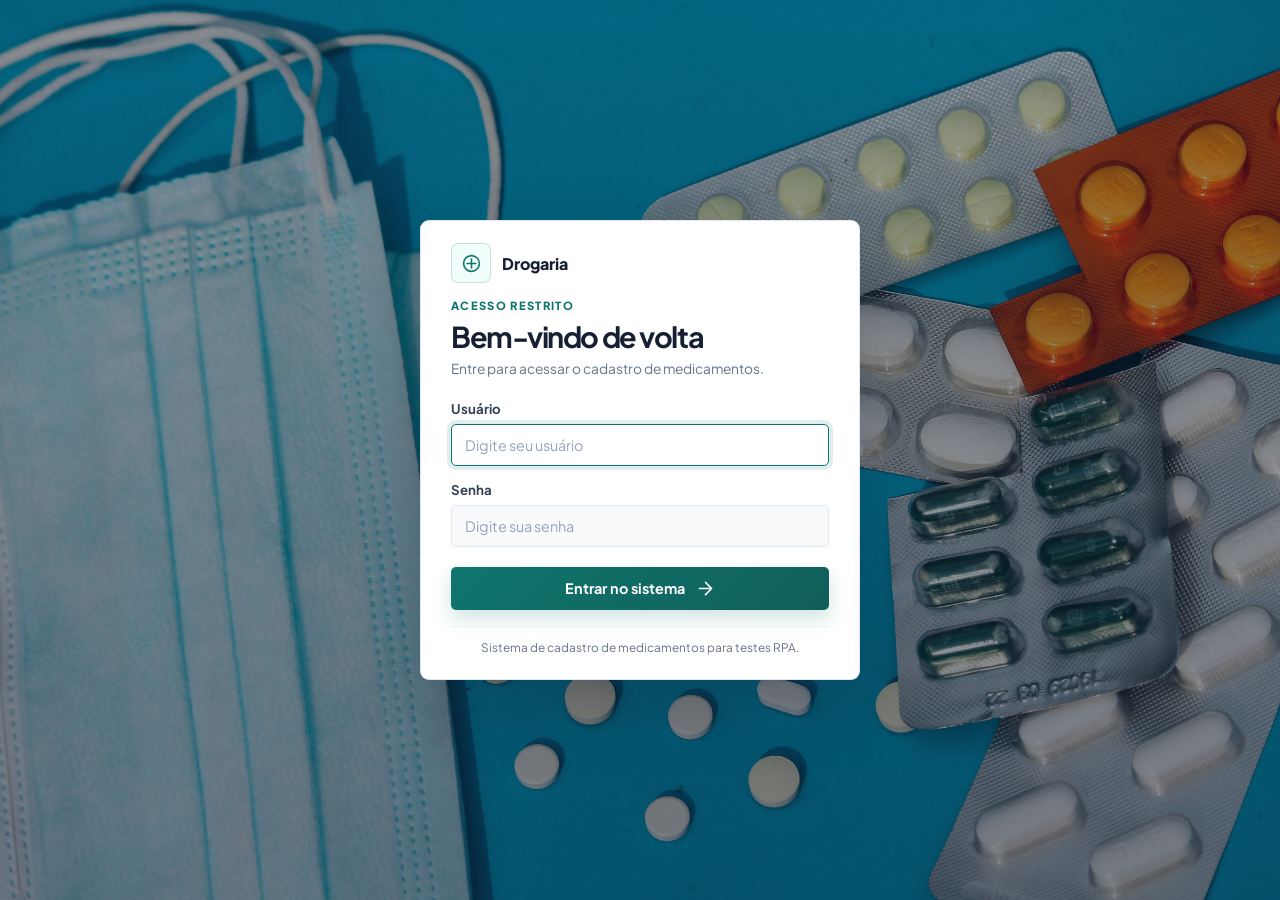
==== templates/index.html @ 65fd8163 "Initial release of product registration demo Co-authored-by: Copilot <223556219+Copilot@users.norepl" ====
<!DOCTYPE html>
<html lang="pt-BR">
<head>
  <meta charset="UTF-8">
  <meta name="viewport" content="width=device-width, initial-scale=1.0">
  <meta name="description" content="Cadastro e consulta de medicamentos para testes de automação RPA.">
  <meta name="theme-color" content="#eff6ff">
  <title>Cadastro de Medicamentos | Drogaria RPA</title>
  <link rel="preconnect" href="https://fonts.googleapis.com">
  <link rel="preconnect" href="https://fonts.gstatic.com" crossorigin>
  <link href="https://fonts.googleapis.com/css2?family=Plus+Jakarta+Sans:wght@400;500;600;700;800&family=JetBrains+Mono:wght@400;500&display=swap" rel="stylesheet">
  <link rel="stylesheet" href="../css/style.css?v=6">
  <script src="../js/app.js" defer></script>
</head>
<body>
  <div class="app-shell">
    <header class="app-header">
      <a class="brand" href="index.html" aria-label="Cadastro de Medicamentos">
        <span class="brand-icon" aria-hidden="true">
          <svg viewBox="0 0 24 24">
            <g transform="rotate(-45 12 12)">
              <rect x="7" y="3" width="10" height="18" rx="5"></rect>
              <path d="M7 12h10"></path>
            </g>
          </svg>
        </span>
        <span>
          <strong>Drogaria RPA</strong>
          <small>Cadastro de medicamentos</small>
        </span>
      </a>
      <div class="header-actions">
        <div class="header-meta">
          <span class="status-dot" aria-hidden="true"></span>
          <span>Ambiente de testes RPA</span>
        </div>
        <button class="logout-button" id="logoutButton" type="button" aria-label="Sair" title="Sair">
          <svg viewBox="0 0 24 24" aria-hidden="true">
            <path d="M10 17l5-5-5-5M15 12H3"></path>
            <path d="M12 3h6a2 2 0 0 1 2 2v14a2 2 0 0 1-2 2h-6"></path>
          </svg>
        </button>
      </div>
    </header>

    <main>

      <div class="content-grid">
        <section class="panel form-panel" aria-labelledby="formTitle">
          <div class="panel-heading">
            <div>
              <p class="section-kicker">NOVO REGISTRO</p>
              <h2 id="formTitle">Dados do medicamento</h2>
            </div>
          </div>

          <form id="productForm">
            <div class="form-grid">
              <div class="field">
                <label for="productCode">Código interno *</label>
                <input id="productCode" name="productCode" type="text" placeholder="Ex.: MED-0001" maxlength="30" required>
              </div>
              <div class="field">
                <label for="productName">Nome do medicamento *</label>
                <input id="productName" name="productName" type="text" placeholder="Ex.: Paracetamol" maxlength="100" required>
              </div>
              <div class="field">
                <label for="activeIngredient">Princípio ativo *</label>
                <input id="activeIngredient" name="activeIngredient" type="text" placeholder="Ex.: Paracetamol" maxlength="100" required>
              </div>
              <div class="field">
                <label for="category">Categoria *</label>
                <select id="category" name="category" required>
                  <option value="" selected disabled>Selecione</option>
                  <option value="Referência">Referência</option>
                  <option value="Genérico">Genérico</option>
                  <option value="Similar">Similar</option>
                  <option value="MIP">MIP (isento de prescrição)</option>
                  <option value="Controlado">Controlado</option>
                  <option value="Outro">Outro</option>
                </select>
              </div>
              <div class="field">
                <label for="dosageForm">Forma farmacêutica *</label>
                <select id="dosageForm" name="dosageForm" required>
                  <option value="" selected disabled>Selecione</option>
                  <option value="Comprimido">Comprimido</option>
                  <option value="Cápsula">Cápsula</option>
                  <option value="Solução oral">Solução oral</option>
                  <option value="Suspensão oral">Suspensão oral</option>
                  <option value="Xarope">Xarope</option>
                  <option value="Creme">Creme</option>
                  <option value="Pomada">Pomada</option>
                  <option value="Gotas">Gotas</option>
                  <option value="Injetável">Injetável</option>
                  <option value="Outro">Outro</option>
                </select>
              </div>
              <div class="field">
                <label for="strength">Concentração</label>
                <input id="strength" name="strength" type="text" placeholder="Ex.: 500 mg" maxlength="40">
              </div>
              <div class="field">
                <label for="manufacturer">Laboratório / fabricante</label>
                <input id="manufacturer" name="manufacturer" type="text" placeholder="Nome do fabricante" maxlength="100">
              </div>
              <div class="field">
                <label for="barcode">Código de barras (EAN)</label>
                <input id="barcode" name="barcode" type="text" inputmode="numeric" placeholder="Somente números" maxlength="14">
              </div>
              <div class="field">
                <label for="batch">Lote</label>
                <input id="batch" name="batch" type="text" placeholder="Número do lote" maxlength="40">
              </div>
              <div class="field">
                <label for="expirationDate">Validade *</label>
                <input id="expirationDate" name="expirationDate" type="date" required>
              </div>
              <div class="field">
                <label for="stock">Estoque (unidades) *</label>
                <input id="stock" name="stock" type="number" min="0" step="1" placeholder="0" required>
              </div>
              <div class="field">
                <label for="price">Preço de venda (R$) *</label>
                <input id="price" name="price" type="number" min="0" step="0.01" placeholder="0,00" required>
              </div>
            </div>

            <div class="form-actions">
              <button class="button button-primary" type="submit">
                <svg viewBox="0 0 24 24" aria-hidden="true">
                  <path d="M12 5v14M5 12h14"></path>
                </svg>
                Cadastrar medicamento
              </button>
              <button class="button button-secondary" id="clearFormButton" type="reset">Limpar campos</button>
            </div>
          </form>
          <p id="feedback" class="feedback" role="status" aria-live="polite"></p>
        </section>

        <section class="panel inventory-panel" aria-labelledby="inventoryTitle">
          <div class="panel-heading inventory-heading">
            <div>
              <p class="section-kicker">INVENTÁRIO</p>
              <h2 id="inventoryTitle">Produtos cadastrados</h2>
            </div>
            <div class="inventory-tools">
              <label class="search-box" for="productSearch">
                <svg viewBox="0 0 24 24" aria-hidden="true">
                  <circle cx="11" cy="11" r="7"></circle>
                  <path d="m20 20-4-4"></path>
                </svg>
                <input id="productSearch" type="search" placeholder="Buscar medicamento..." autocomplete="off">
              </label>
              <div class="total-card" aria-live="polite">
                <span>Produtos cadastrados</span>
                <strong id="productCount">0</strong>
              </div>
            </div>
          </div>

          <div class="table-container">
            <table class="product-table">
              <thead>
                <tr>
                  <th scope="col">Código</th>
                  <th scope="col">Medicamento</th>
                  <th scope="col">Categoria</th>
                  <th scope="col">Apresentação</th>
                  <th scope="col">Lote / validade</th>
                  <th scope="col">Estoque</th>
                  <th scope="col">Preço</th>
                  <th scope="col"><span class="sr-only">Ações</span></th>
                </tr>
              </thead>
              <tbody id="productTableBody"></tbody>
            </table>
            <div id="emptyState" class="empty-state">
              <span class="empty-icon" aria-hidden="true">
                <svg viewBox="0 0 24 24">
                  <path d="M10.5 3.5a5 5 0 0 1 7.07 7.07l-7 7.01a5 5 0 0 1-7.08-7.08l7.01-7Z"></path>
                  <path d="m7 14 7-7"></path>
                </svg>
              </span>
              <h3 id="emptyTitle">Nenhum medicamento cadastrado</h3>
              <p id="emptyDescription">Os produtos cadastrados aparecerão aqui.</p>
            </div>
          </div>
          <div class="inventory-footer">
            <span id="resultCount">0 produtos</span>
            <button class="text-button" id="clearInventoryButton" type="button">Limpar inventário</button>
          </div>
        </section>
      </div>
    </main>
    <footer class="page-footer">Cadastro de medicamentos para testes de automação RPA.</footer>
  </div>
</body>
</html>
---- css/style.css ----
:root {
  color-scheme: light;
  --page: #f3f6fb;
  --surface: #ffffff;
  --surface-soft: #f8fafc;
  --border: #e2e8f0;
  --text: #172033;
  --muted: #64748b;
  --blue: #2563eb;
  --blue-dark: #1d4ed8;
  --blue-soft: #eff6ff;
  --green: #15803d;
  --red: #b91c1c;
  --radius: 8px;
  font-family: 'Plus Jakarta Sans', system-ui, -apple-system, sans-serif;
}

* {
  box-sizing: border-box;
}

body {
  min-width: 320px;
  min-height: 100vh;
  margin: 0;
  background: var(--page);
  color: var(--text);
}

button,
input,
select {
  font: inherit;
}

button {
  cursor: pointer;
}

.app-shell {
  width: min(1600px, 100%);
  margin: 0 auto;
  padding: 4px 6px 12px;
}

.app-header {
  display: flex;
  align-items: center;
  justify-content: space-between;
  gap: 20px;
  margin-bottom: 10px;
  padding: 16px 20px;
  border: 1px solid #dbeafe;
  border-radius: var(--radius);
  background: linear-gradient(110deg, #1d4ed8, #2563eb 65%, #0e7490);
  box-shadow: 0 8px 22px rgba(37, 99, 235, 0.16);
  color: #fff;
}

.brand {
  display: inline-flex;
  align-items: center;
  gap: 12px;
  color: inherit;
  text-decoration: none;
}

.brand-icon {
  display: grid;
  width: 44px;
  height: 44px;
  place-items: center;
  border: 1px solid rgba(255, 255, 255, 0.34);
  border-radius: 7px;
  background: rgba(255, 255, 255, 0.14);
}

.brand-icon svg,
.button svg,
.search-box svg,
.empty-icon svg {
  width: 21px;
  height: 21px;
  fill: none;
  stroke: currentColor;
  stroke-linecap: round;
  stroke-linejoin: round;
  stroke-width: 1.8;
}

.brand strong,
.brand small {
  display: block;
}

.brand strong {
  font-size: 1rem;
  font-weight: 800;
}

.brand small {
  margin-top: 2px;
  color: rgba(255, 255, 255, 0.78);
  font-size: 0.77rem;
}

.header-meta {
  display: inline-flex;
  align-items: center;
  gap: 9px;
  padding: 8px 12px;
  border: 1px solid rgba(255, 255, 255, 0.3);
  border-radius: 6px;
  background: rgba(255, 255, 255, 0.12);
  color: #fff;
  font-size: 0.8rem;
  font-weight: 600;
}

.header-actions {
  display: inline-flex;
  align-items: center;
  gap: 10px;
}

.logout-button {
  display: grid;
  width: 40px;
  height: 40px;
  flex: 0 0 auto;
  place-items: center;
  border: 1px solid rgba(255, 255, 255, 0.3);
  border-radius: 6px;
  color: #fff;
  background: rgba(255, 255, 255, 0.12);
  transition: background 0.15s ease, transform 0.15s ease;
}

.logout-button:hover {
  transform: translateY(-1px);
  background: rgba(255, 255, 255, 0.22);
}

.logout-button:focus-visible {
  outline: 3px solid rgba(255, 255, 255, 0.55);
  outline-offset: 3px;
}

.logout-button svg {
  width: 20px;
  height: 20px;
  fill: none;
  stroke: currentColor;
  stroke-linecap: round;
  stroke-linejoin: round;
  stroke-width: 1.8;
}

.status-dot {
  width: 8px;
  height: 8px;
  border-radius: 50%;
  background: #bfdbfe;
}

.page-intro {
  display: flex;
  align-items: flex-end;
  justify-content: space-between;
  gap: 20px;
  margin-bottom: 12px;
}

.eyebrow,
.section-kicker {
  margin: 0 0 6px;
  color: var(--blue);
  font-size: 0.68rem;
  font-weight: 800;
  letter-spacing: 0.11em;
}

.page-intro h1 {
  margin: 0;
  font-size: clamp(1.7rem, 3vw, 2.1rem);
  letter-spacing: -0.045em;
}

.intro-text {
  margin: 6px 0 0;
  color: var(--muted);
  font-size: 0.9rem;
}

.total-card {
  display: grid;
  gap: 3px;
  min-width: 155px;
  padding: 10px 14px;
  border: 1px solid var(--border);
  border-radius: var(--radius);
  background: var(--surface);
}

.total-card span {
  color: var(--muted);
  font-size: 0.72rem;
}

.total-card strong {
  color: var(--blue);
  font-size: 1.35rem;
  line-height: 1.1;
}

.content-grid {
  display: grid;
  grid-template-columns: minmax(330px, 0.82fr) minmax(0, 1.7fr);
  align-items: start;
  gap: 18px;
}

.panel {
  min-width: 0;
  padding: 20px;
  border: 1px solid var(--border);
  border-radius: var(--radius);
  background: var(--surface);
  box-shadow: 0 8px 24px rgba(15, 23, 42, 0.05);
}

.panel-heading {
  display: flex;
  align-items: center;
  justify-content: space-between;
  gap: 14px;
  margin-bottom: 18px;
  padding-bottom: 13px;
  border-bottom: 1px solid var(--border);
}

.panel-heading h2 {
  margin: 0;
  font-size: 1.03rem;
  letter-spacing: -0.02em;
}

.section-kicker {
  margin-bottom: 4px;
  font-size: 0.62rem;
}

.form-grid {
  display: grid;
  grid-template-columns: repeat(2, minmax(0, 1fr));
  gap: 13px 12px;
}

.field {
  display: grid;
  align-content: start;
  gap: 6px;
  min-width: 0;
}

.field label {
  color: #334155;
  font-size: 0.76rem;
  font-weight: 700;
}

.field input,
.field select,
.search-box input {
  width: 100%;
  min-width: 0;
  height: 40px;
  padding: 0 11px;
  border: 1px solid #d8e1ee;
  border-radius: 5px;
  outline: none;
  background: var(--surface-soft);
  color: var(--text);
  font-size: 0.8rem;
  transition: border-color 0.16s ease, box-shadow 0.16s ease, background 0.16s ease;
}

.field input::placeholder,
.search-box input::placeholder {
  color: #94a3b8;
}

.field input:focus,
.field select:focus,
.search-box input:focus {
  border-color: var(--blue);
  background: #fff;
  box-shadow: 0 0 0 3px rgba(37, 99, 235, 0.12);
}

.field input[type="date"] {
  padding-right: 7px;
}

.form-actions {
  display: grid;
  grid-template-columns: minmax(0, 1.35fr) minmax(120px, 0.8fr);
  gap: 9px;
  margin-top: 17px;
}

.button {
  display: inline-flex;
  min-height: 42px;
  align-items: center;
  justify-content: center;
  gap: 8px;
  padding: 9px 13px;
  border: 1px solid transparent;
  border-radius: 5px;
  font-size: 0.8rem;
  font-weight: 700;
  transition: background 0.16s ease, border-color 0.16s ease, transform 0.16s ease;
}

.button:active {
  transform: translateY(1px);
}

.button svg {
  width: 17px;
  height: 17px;
}

.button-primary {
  background: linear-gradient(120deg, var(--blue), var(--blue-dark));
  box-shadow: 0 5px 12px rgba(37, 99, 235, 0.17);
  color: #fff;
}

.button-primary:hover {
  background: #1e40af;
}

.button-secondary {
  border-color: var(--border);
  background: var(--surface);
  color: #475569;
}

.button-secondary:hover {
  border-color: #93c5fd;
  background: var(--blue-soft);
  color: var(--blue-dark);
}

.feedback {
  display: none;
  margin: 12px 0 0;
  padding: 10px 12px;
  border: 1px solid transparent;
  border-radius: 5px;
  font-size: 0.78rem;
  line-height: 1.45;
}

.feedback.show {
  display: block;
}

.feedback.success {
  border-color: #bfdbfe;
  background: #eff6ff;
  color: #1e40af;
}

.feedback.error {
  border-color: #fecaca;
  background: #fef2f2;
  color: #b91c1c;
}

.inventory-panel {
  padding-bottom: 12px;
}

.inventory-heading {
  flex-wrap: wrap;
}

.inventory-tools {
  display: flex;
  flex: 1 1 100%;
  align-items: center;
  justify-content: flex-end;
  gap: 10px;
  min-width: 0;
  width: 100%;
}

.inventory-tools .total-card {
  display: flex;
  min-width: 0;
  align-items: center;
  gap: 9px;
  padding: 8px 11px;
  white-space: nowrap;
}

.inventory-tools .total-card span {
  font-size: 0.72rem;
}

.inventory-tools .total-card strong {
  font-size: 1.15rem;
}

.search-box {
  display: flex;
  width: min(100%, 270px);
  flex: 1 1 190px;
  align-items: center;
  gap: 8px;
  padding: 0 10px;
  border: 1px solid var(--border);
  border-radius: 5px;
  background: var(--surface-soft);
  color: var(--muted);
}

.search-box svg {
  width: 17px;
  height: 17px;
  flex: 0 0 auto;
}

.search-box input {
  height: 38px;
  padding: 0;
  border: 0;
  background: transparent;
  box-shadow: none;
}

.search-box input:focus {
  border: 0;
  background: transparent;
  box-shadow: none;
}

.table-container {
  position: relative;
  min-height: 420px;
  max-height: 560px;
  overflow: auto;
  border: 1px solid var(--border);
  border-radius: 5px;
  background: var(--surface-soft);
}

.table-container::-webkit-scrollbar {
  width: 8px;
  height: 8px;
}

.table-container::-webkit-scrollbar-thumb {
  border: 2px solid var(--surface-soft);
  border-radius: 8px;
  background: #cbd5e1;
}

.product-table {
  width: 100%;
  border-collapse: separate;
  border-spacing: 0;
  font-size: 0.76rem;
  text-align: left;
}

.product-table th {
  position: sticky;
  top: 0;
  z-index: 1;
  padding: 11px 12px;
  border-bottom: 1px solid var(--border);
  background: #f1f5f9;
  color: #475569;
  font-size: 0.7rem;
  font-weight: 700;
  white-space: nowrap;
}

.product-table td {
  padding: 11px 12px;
  border-bottom: 1px solid #e8edf4;
  color: #334155;
  vertical-align: middle;
  white-space: nowrap;
}

.product-table tbody tr:last-child td {
  border-bottom: 0;
}

.product-table tbody tr:hover {
  background: #f8fbff;
}

.product-name {
  display: block;
  max-width: 230px;
  overflow: hidden;
  color: var(--text);
  font-weight: 700;
  text-overflow: ellipsis;
}

.product-detail {
  display: block;
  max-width: 230px;
  margin-top: 3px;
  overflow: hidden;
  color: var(--muted);
  font-size: 0.69rem;
  text-overflow: ellipsis;
}

.code-cell {
  color: #334155;
  font-family: 'JetBrains Mono', monospace;
  font-size: 0.7rem;
}

.category-tag,
.stock-tag,
.expiry-tag {
  display: inline-flex;
  align-items: center;
  padding: 4px 7px;
  border: 1px solid #bfdbfe;
  border-radius: 4px;
  background: #eff6ff;
  color: #1d4ed8;
  font-size: 0.66rem;
  font-weight: 700;
}

.stock-tag.low {
  border-color: #fed7aa;
  background: #fff7ed;
  color: #c2410c;
}

.expiry-tag.expired {
  border-color: #fecaca;
  background: #fef2f2;
  color: #b91c1c;
}

.expiry-tag.soon {
  border-color: #fde68a;
  background: #fffbeb;
  color: #a16207;
}

.delete-button {
  display: grid;
  width: 30px;
  height: 30px;
  place-items: center;
  border: 1px solid transparent;
  border-radius: 5px;
  background: transparent;
  color: #64748b;
}

.delete-button:hover {
  border-color: #fecaca;
  background: #fef2f2;
  color: var(--red);
}

.delete-button svg {
  width: 16px;
  height: 16px;
  fill: none;
  stroke: currentColor;
  stroke-linecap: round;
  stroke-linejoin: round;
  stroke-width: 1.8;
}

.empty-state {
  position: absolute;
  inset: 44px 0 0;
  display: flex;
  flex-direction: column;
  align-items: center;
  justify-content: center;
  padding: 22px;
  color: var(--muted);
  text-align: center;
}

.empty-state[hidden] {
  display: none;
}

.empty-icon {
  display: grid;
  width: 50px;
  height: 50px;
  place-items: center;
  margin-bottom: 12px;
  border: 1px solid #bfdbfe;
  border-radius: 50%;
  background: #eff6ff;
  color: var(--blue);
}

.empty-state h3 {
  margin: 0 0 5px;
  color: var(--text);
  font-size: 0.92rem;
}

.empty-state p {
  max-width: 300px;
  margin: 0;
  color: var(--muted);
  font-size: 0.78rem;
  line-height: 1.5;
}

.inventory-footer {
  display: flex;
  align-items: center;
  justify-content: space-between;
  gap: 12px;
  padding-top: 10px;
  color: var(--muted);
  font-size: 0.72rem;
}

.text-button {
  padding: 5px 0;
  border: 0;
  background: transparent;
  color: #64748b;
  font-size: 0.72rem;
  font-weight: 600;
}

.text-button:hover {
  color: var(--red);
}

.sr-only {
  position: absolute;
  width: 1px;
  height: 1px;
  overflow: hidden;
  clip: rect(0, 0, 0, 0);
  white-space: nowrap;
  clip-path: inset(50%);
}

.page-footer {
  padding: 18px 0 4px;
  color: #94a3b8;
  font-size: 0.7rem;
  text-align: center;
}

@media (max-width: 1050px) {
  .content-grid {
    grid-template-columns: minmax(300px, 0.85fr) minmax(0, 1.4fr);
    gap: 14px;
  }

  .app-shell {
    padding: 4px 6px 12px;
  }

  .panel {
    padding: 16px;
  }
}

@media (max-width: 820px) {
  .content-grid {
    grid-template-columns: 1fr;
  }

  .form-grid {
    grid-template-columns: repeat(2, minmax(0, 1fr));
  }
}

@media (max-width: 560px) {
  .app-shell {
    padding: 4px 5px 10px;
  }

  .app-header {
    align-items: flex-start;
    flex-direction: column;
    gap: 12px;
    margin-bottom: 8px;
    padding: 13px;
  }

  .header-actions {
    width: 100%;
    justify-content: space-between;
  }

  .page-intro {
    align-items: flex-start;
    flex-direction: column;
  }

  .form-grid {
    grid-template-columns: 1fr;
  }

  .form-actions {
    grid-template-columns: 1fr;
  }

  .inventory-heading {
    align-items: flex-start;
    flex-direction: column;
  }

  .inventory-tools {
    width: 100%;
  }

  .search-box {
    width: auto;
  }
}
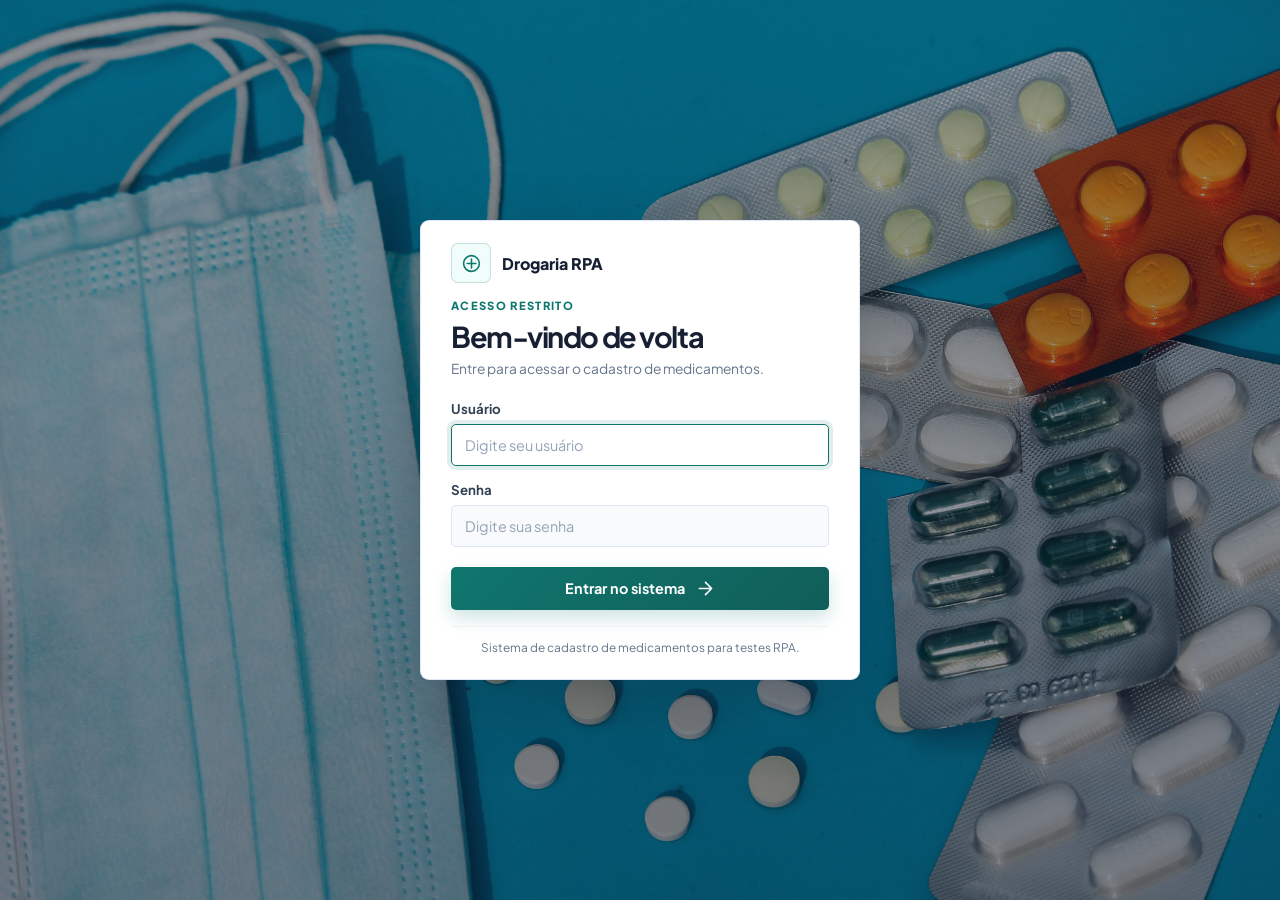
==== commit 96ed1760: "Atualiza interface do cadastro de produtos Co-authored-by: Copilot <223556219+Copilot@users.noreply." ====
--- a/templates/index.html
+++ b/templates/index.html
@@ -9,7 +9,7 @@
   <link rel="preconnect" href="https://fonts.googleapis.com">
   <link rel="preconnect" href="https://fonts.gstatic.com" crossorigin>
   <link href="https://fonts.googleapis.com/css2?family=Plus+Jakarta+Sans:wght@400;500;600;700;800&family=JetBrains+Mono:wght@400;500&display=swap" rel="stylesheet">
-  <link rel="stylesheet" href="../css/style.css?v=6">
+  <link rel="stylesheet" href="../css/style.css?v=9">
   <script src="../js/app.js" defer></script>
 </head>
 <body>
@@ -122,7 +122,7 @@
               </div>
               <div class="field">
                 <label for="price">Preço de venda (R$) *</label>
-                <input id="price" name="price" type="number" min="0" step="0.01" placeholder="0,00" required>
+                <input id="price" name="price" type="number" inputmode="decimal" min="0" step="0.01" placeholder="0,00" required>
               </div>
             </div>
 
@@ -131,7 +131,7 @@
                 <svg viewBox="0 0 24 24" aria-hidden="true">
                   <path d="M12 5v14M5 12h14"></path>
                 </svg>
-                Cadastrar medicamento
+                Cadastrar
               </button>
               <button class="button button-secondary" id="clearFormButton" type="reset">Limpar campos</button>
             </div>
@@ -141,23 +141,13 @@
 
         <section class="panel inventory-panel" aria-labelledby="inventoryTitle">
           <div class="panel-heading inventory-heading">
-            <div>
+            <div class="inventory-title">
               <p class="section-kicker">INVENTÁRIO</p>
               <h2 id="inventoryTitle">Produtos cadastrados</h2>
             </div>
-            <div class="inventory-tools">
-              <label class="search-box" for="productSearch">
-                <svg viewBox="0 0 24 24" aria-hidden="true">
-                  <circle cx="11" cy="11" r="7"></circle>
-                  <path d="m20 20-4-4"></path>
-                </svg>
-                <input id="productSearch" type="search" placeholder="Buscar medicamento..." autocomplete="off">
-              </label>
-              <div class="total-card" aria-live="polite">
-                <span>Produtos cadastrados</span>
-                <strong id="productCount">0</strong>
-              </div>
-            </div>
+            <span class="inventory-count" aria-live="polite" aria-label="Produtos cadastrados">
+              <strong id="productCount">0</strong>
+            </span>
           </div>
 
           <div class="table-container">
@@ -170,7 +160,7 @@
                   <th scope="col">Apresentação</th>
                   <th scope="col">Lote / validade</th>
                   <th scope="col">Estoque</th>
-                  <th scope="col">Preço</th>
+                  <th class="price-column" scope="col">Preço</th>
                   <th scope="col"><span class="sr-only">Ações</span></th>
                 </tr>
               </thead>
--- a/css/style.css
+++ b/css/style.css
@@ -6,9 +6,9 @@
   --border: #e2e8f0;
   --text: #172033;
   --muted: #64748b;
-  --blue: #2563eb;
-  --blue-dark: #1d4ed8;
-  --blue-soft: #eff6ff;
+  --accent: #0f766e;
+  --accent-dark: #115e59;
+  --accent-soft: #f0fdfa;
   --green: #15803d;
   --red: #b91c1c;
   --radius: 8px;
@@ -49,11 +49,11 @@
   justify-content: space-between;
   gap: 20px;
   margin-bottom: 10px;
-  padding: 16px 20px;
-  border: 1px solid #dbeafe;
+  padding: 10px 18px;
+  border: 1px solid #99f6e4;
   border-radius: var(--radius);
-  background: linear-gradient(110deg, #1d4ed8, #2563eb 65%, #0e7490);
-  box-shadow: 0 8px 22px rgba(37, 99, 235, 0.16);
+  background: linear-gradient(110deg, #0f766e, #115e59 65%, #0f766e);
+  box-shadow: 0 8px 22px rgba(15, 118, 110, 0.16);
   color: #fff;
 }
 
@@ -67,8 +67,8 @@
 
 .brand-icon {
   display: grid;
-  width: 44px;
-  height: 44px;
+  width: 38px;
+  height: 38px;
   place-items: center;
   border: 1px solid rgba(255, 255, 255, 0.34);
   border-radius: 7px;
@@ -77,7 +77,6 @@
 
 .brand-icon svg,
 .button svg,
-.search-box svg,
 .empty-icon svg {
   width: 21px;
   height: 21px;
@@ -125,20 +124,20 @@
 
 .logout-button {
   display: grid;
-  width: 40px;
-  height: 40px;
+  width: 36px;
+  height: 36px;
   flex: 0 0 auto;
   place-items: center;
-  border: 1px solid rgba(255, 255, 255, 0.3);
+  border: 1px solid #991b1b;
   border-radius: 6px;
   color: #fff;
-  background: rgba(255, 255, 255, 0.12);
+  background: #b91c1c;
   transition: background 0.15s ease, transform 0.15s ease;
 }
 
 .logout-button:hover {
   transform: translateY(-1px);
-  background: rgba(255, 255, 255, 0.22);
+  background: #991b1b;
 }
 
 .logout-button:focus-visible {
@@ -160,7 +159,7 @@
   width: 8px;
   height: 8px;
   border-radius: 50%;
-  background: #bfdbfe;
+  background: #99f6e4;
 }
 
 .page-intro {
@@ -174,7 +173,7 @@
 .eyebrow,
 .section-kicker {
   margin: 0 0 6px;
-  color: var(--blue);
+  color: var(--accent);
   font-size: 0.68rem;
   font-weight: 800;
   letter-spacing: 0.11em;
@@ -208,7 +207,7 @@
 }
 
 .total-card strong {
-  color: var(--blue);
+  color: var(--accent);
   font-size: 1.35rem;
   line-height: 1.1;
 }
@@ -216,8 +215,8 @@
 .content-grid {
   display: grid;
   grid-template-columns: minmax(330px, 0.82fr) minmax(0, 1.7fr);
-  align-items: start;
-  gap: 18px;
+  align-items: stretch;
+  gap: 10px;
 }
 
 .panel {
@@ -270,12 +269,11 @@
 }
 
 .field input,
-.field select,
-.search-box input {
+.field select {
   width: 100%;
   min-width: 0;
-  height: 40px;
-  padding: 0 11px;
+  height: 36px;
+  padding: 0 9px;
   border: 1px solid #d8e1ee;
   border-radius: 5px;
   outline: none;
@@ -285,17 +283,15 @@
   transition: border-color 0.16s ease, box-shadow 0.16s ease, background 0.16s ease;
 }
 
-.field input::placeholder,
-.search-box input::placeholder {
+.field input::placeholder {
   color: #94a3b8;
 }
 
 .field input:focus,
-.field select:focus,
-.search-box input:focus {
-  border-color: var(--blue);
+.field select:focus {
+  border-color: var(--accent);
   background: #fff;
-  box-shadow: 0 0 0 3px rgba(37, 99, 235, 0.12);
+  box-shadow: 0 0 0 3px rgba(15, 118, 110, 0.12);
 }
 
 .field input[type="date"] {
@@ -304,14 +300,14 @@
 
 .form-actions {
   display: grid;
-  grid-template-columns: minmax(0, 1.35fr) minmax(120px, 0.8fr);
+  grid-template-columns: repeat(2, minmax(0, 1fr));
   gap: 9px;
   margin-top: 17px;
 }
 
 .button {
   display: inline-flex;
-  min-height: 42px;
+  min-height: 38px;
   align-items: center;
   justify-content: center;
   gap: 8px;
@@ -333,13 +329,13 @@
 }
 
 .button-primary {
-  background: linear-gradient(120deg, var(--blue), var(--blue-dark));
-  box-shadow: 0 5px 12px rgba(37, 99, 235, 0.17);
+  background: linear-gradient(120deg, var(--accent), var(--accent-dark));
+  box-shadow: 0 5px 12px rgba(15, 118, 110, 0.17);
   color: #fff;
 }
 
 .button-primary:hover {
-  background: #1e40af;
+  background: #134e4a;
 }
 
 .button-secondary {
@@ -349,9 +345,9 @@
 }
 
 .button-secondary:hover {
-  border-color: #93c5fd;
-  background: var(--blue-soft);
-  color: var(--blue-dark);
+  border-color: #5eead4;
+  background: var(--accent-soft);
+  color: var(--accent-dark);
 }
 
 .feedback {
@@ -369,9 +365,9 @@
 }
 
 .feedback.success {
-  border-color: #bfdbfe;
-  background: #eff6ff;
-  color: #1e40af;
+  border-color: #99f6e4;
+  background: var(--accent-soft);
+  color: var(--accent-dark);
 }
 
 .feedback.error {
@@ -381,77 +377,41 @@
 }
 
 .inventory-panel {
+  display: flex;
+  flex-direction: column;
   padding-bottom: 12px;
 }
 
 .inventory-heading {
-  flex-wrap: wrap;
-}
-
-.inventory-tools {
-  display: flex;
-  flex: 1 1 100%;
-  align-items: center;
-  justify-content: flex-end;
-  gap: 10px;
+  justify-content: space-between;
+}
+
+.inventory-title {
   min-width: 0;
-  width: 100%;
-}
-
-.inventory-tools .total-card {
-  display: flex;
-  min-width: 0;
-  align-items: center;
-  gap: 9px;
-  padding: 8px 11px;
-  white-space: nowrap;
-}
-
-.inventory-tools .total-card span {
-  font-size: 0.72rem;
-}
-
-.inventory-tools .total-card strong {
-  font-size: 1.15rem;
-}
-
-.search-box {
-  display: flex;
-  width: min(100%, 270px);
-  flex: 1 1 190px;
-  align-items: center;
-  gap: 8px;
-  padding: 0 10px;
-  border: 1px solid var(--border);
-  border-radius: 5px;
-  background: var(--surface-soft);
-  color: var(--muted);
-}
-
-.search-box svg {
-  width: 17px;
-  height: 17px;
+}
+
+.inventory-count {
+  display: grid;
+  width: 34px;
+  height: 34px;
   flex: 0 0 auto;
-}
-
-.search-box input {
-  height: 38px;
-  padding: 0;
-  border: 0;
-  background: transparent;
-  box-shadow: none;
-}
-
-.search-box input:focus {
-  border: 0;
-  background: transparent;
-  box-shadow: none;
+  place-items: center;
+  border: 1px solid #99f6e4;
+  border-radius: 6px;
+  background: var(--accent-soft);
+  color: var(--accent-dark);
+}
+
+.inventory-count strong {
+  font-size: 0.88rem;
+  line-height: 1;
 }
 
 .table-container {
   position: relative;
-  min-height: 420px;
-  max-height: 560px;
+  flex: 1 1 auto;
+  min-height: 220px;
+  max-height: 640px;
   overflow: auto;
   border: 1px solid var(--border);
   border-radius: 5px;
@@ -471,10 +431,66 @@
 
 .product-table {
   width: 100%;
+  min-width: 873px;
   border-collapse: separate;
   border-spacing: 0;
+  table-layout: fixed;
   font-size: 0.76rem;
   text-align: left;
+}
+
+.product-table th:nth-child(1),
+.product-table td:nth-child(1) {
+  width: 98px;
+}
+
+.product-table th:nth-child(2),
+.product-table td:nth-child(2) {
+  width: 185px;
+}
+
+.product-table th:nth-child(3),
+.product-table td:nth-child(3) {
+  width: 94px;
+}
+
+.product-table th:nth-child(4),
+.product-table td:nth-child(4) {
+  width: 140px;
+}
+
+.product-table th:nth-child(5),
+.product-table td:nth-child(5) {
+  width: 126px;
+}
+
+.product-table th:nth-child(6),
+.product-table td:nth-child(6) {
+  width: 76px;
+}
+
+.product-table th.price-column,
+.product-table td.price-column {
+  position: sticky;
+  right: 44px;
+  width: 110px;
+  z-index: 2;
+  text-align: right;
+}
+
+.product-table th.price-column {
+  background: #f1f5f9;
+}
+
+.product-table td.price-column {
+  background: var(--surface-soft);
+}
+
+.product-table th:last-child,
+.product-table td:last-child {
+  position: sticky;
+  right: 0;
+  width: 44px;
 }
 
 .product-table th {
@@ -490,11 +506,25 @@
   white-space: nowrap;
 }
 
+.product-table th:last-child {
+  z-index: 3;
+  background: #f1f5f9;
+}
+
 .product-table td {
   padding: 11px 12px;
   border-bottom: 1px solid #e8edf4;
   color: #334155;
   vertical-align: middle;
+  white-space: nowrap;
+}
+
+.product-table td:last-child {
+  z-index: 2;
+  background: var(--surface-soft);
+}
+
+.price-column {
   white-space: nowrap;
 }
 
@@ -537,10 +567,10 @@
   display: inline-flex;
   align-items: center;
   padding: 4px 7px;
-  border: 1px solid #bfdbfe;
+  border: 1px solid #99f6e4;
   border-radius: 4px;
-  background: #eff6ff;
-  color: #1d4ed8;
+  background: var(--accent-soft);
+  color: var(--accent-dark);
   font-size: 0.66rem;
   font-weight: 700;
 }
@@ -612,10 +642,10 @@
   height: 50px;
   place-items: center;
   margin-bottom: 12px;
-  border: 1px solid #bfdbfe;
+  border: 1px solid #99f6e4;
   border-radius: 50%;
-  background: #eff6ff;
-  color: var(--blue);
+  background: var(--accent-soft);
+  color: var(--accent);
 }
 
 .empty-state h3 {
@@ -732,12 +762,4 @@
     align-items: flex-start;
     flex-direction: column;
   }
-
-  .inventory-tools {
-    width: 100%;
-  }
-
-  .search-box {
-    width: auto;
-  }
-}
+}
